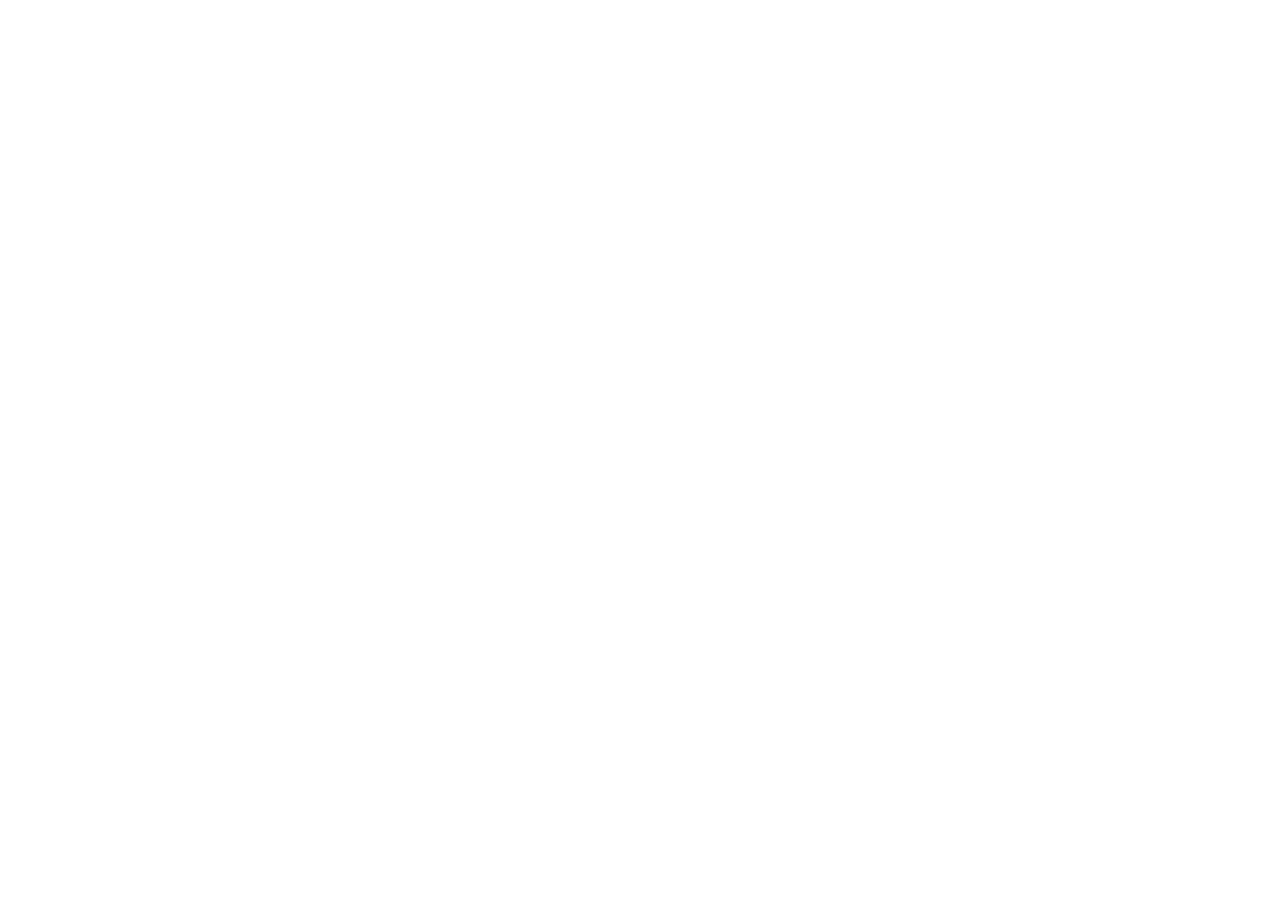
==== pages/contact.html @ 06dd8318 "init project" ====
<!DOCTYPE html>

<html>
    <head>
        <title>PokeRadar</title>
        <link rel="icon" href="./images/Poké_Ball_icon.svg.png"/>
        <link rel="stylesheet" href="./Style contact"/>
    </head>







</html>
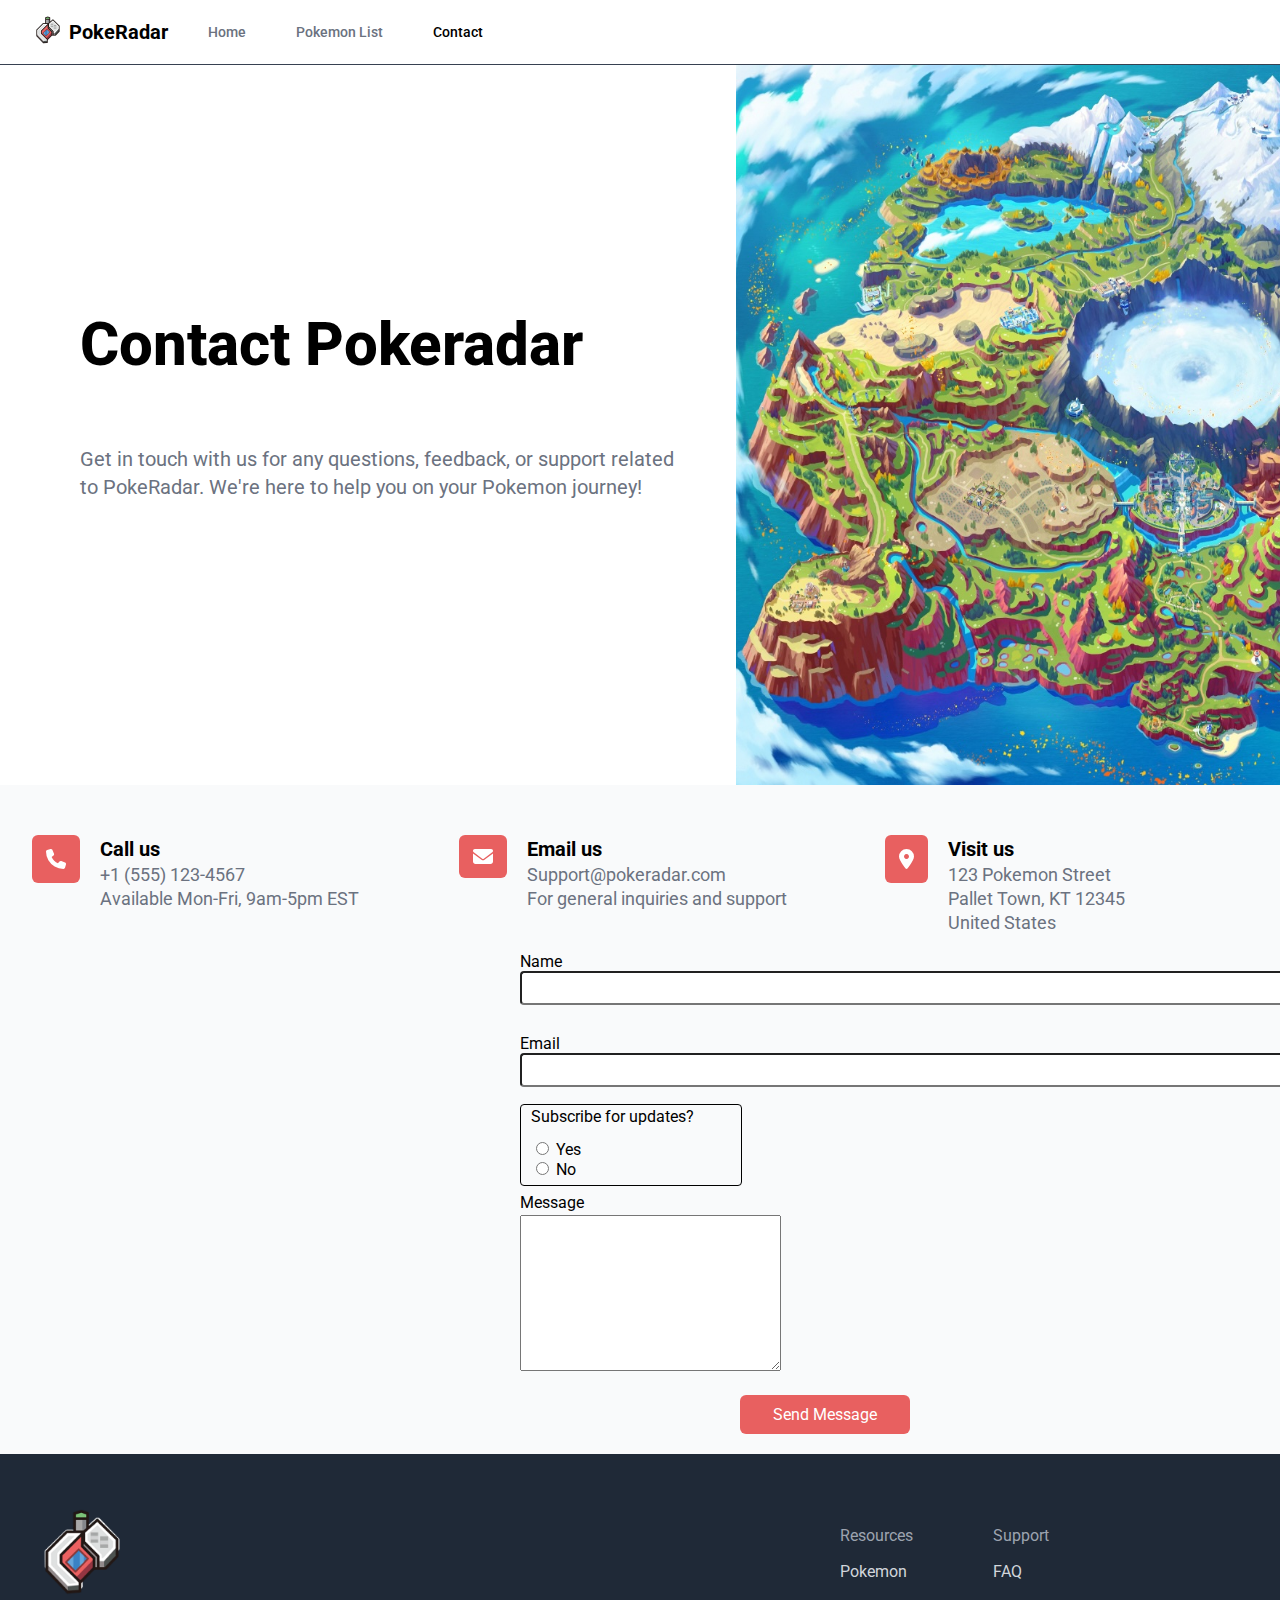
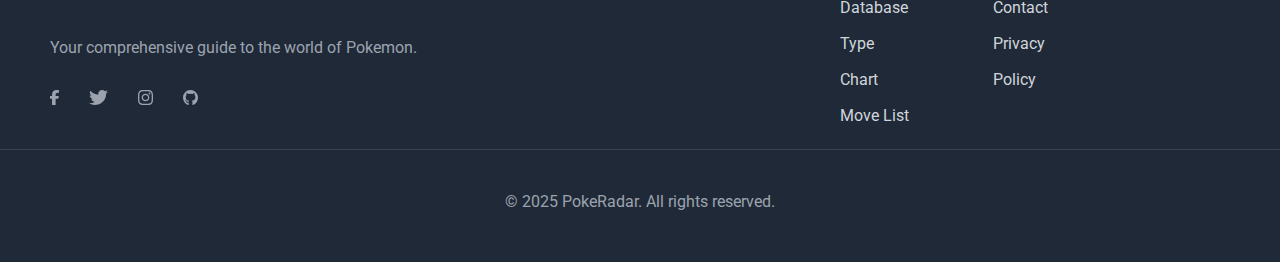
==== commit 4db620cf: "full website" ====
--- a/pages/contact.html
+++ b/pages/contact.html
@@ -3,14 +3,127 @@
 <html>
     <head>
         <title>PokeRadar</title>
-        <link rel="icon" href="./images/Poké_Ball_icon.svg.png"/>
-        <link rel="stylesheet" href="./Style contact"/>
+        <link rel="icon" href="./../images/Register_Poké_Radar_Sprite.png"/>
+        <link rel="stylesheet" href="./../css/typography.css"/>
+        <link rel="stylesheet" href="./../css/contact.css"/>
+        <link rel="preconnect" href="https://fonts.googleapis.com">
+        <link rel="preconnect" href="https://fonts.gstatic.com" crossorigin>
+        <link href="https://fonts.googleapis.com/css2?family=Roboto:ital,wght@0,100..900;1,100..900&display=swap" rel="stylesheet">
     </head>
 
+    <body>
+        <div class="topnav">
+            <div class="logo-webpage">
+                <a class="logo" href="./../index.html"> 
+                    <img src="./../images/Register_Poké_Radar_Sprite.png" alt="Official logo"> 
+                </a>
+                <a class="title" href="./../index.html">PokeRadar</a>
+            </div>
+                <ul class="navigation">
+                    <li><a href="./../index.html">Home</a></li>
+                    <li><a href="./pokemon list.html">Pokemon List</a></li>
+                    <li><a class="active" href="./contact.html">Contact</a></li>
+                </ul>
+        </div>
 
+        <div class="section-header">
+            <div class="intro-header">
+                <h1>Contact Pokeradar</h1>
+                <h4>Get in touch with us for any questions, feedback, or support related to PokeRadar. We're here to help you on your Pokemon journey!</h4>
+            </div>
+            <img src="./../images/Paldea-Region-Pokemon-Scarlet-Violet.jpg"/>
+        </div>
 
+        <div class="contact">
+            <div class="features-container">
+                <div class="feature">
+                    <div>
+                        <img src="./../images/Phone icon.svg"/>
+                    </div>
+                    <div>
+                        <h3>Call us</h3>
+                        <p>+1 (555) 123-4567<br>Available Mon-Fri, 9am-5pm EST</p>
+                    </div>
+                </div>
+                <div class="feature">
+                    <div>
+                        <img src="./../images/Mail Icon.svg"/>
+                    </div>
+                    <div>
+                        <h3>Email us</h3>
+                        <p>Support@pokeradar.com<br>For general inquiries and support</p>
+                    </div>
+                </div>
+                <div class="feature">
+                <div>
+                    <img src="./../images/Location icon.svg"/>
+                </div>
+                <div>
+                    <h3>Visit us</h3>
+                    <p>123 Pokemon Street<br>Pallet Town, KT 12345<br>United States</p>
+                </div>
+            </div>
+        </div>
 
+        <div class="forum">
+            <div class="name">
+                <form>
+                    <label for="name">Name</label><br>
+                    <input type="text" id="name" name="name"><br>
+                </form>
+            </div>
+            <div class="email">
+                <form>
+                    <label for="email">Email</label><br>
+                    <input type="text" id="email" name="email">
+                </form>
+            </div>
+            <div class="radio-button">
+                <p>Subscribe for updates?</p>
+                <form>
+                    <input type="radio" id="yes" name="fav_language" value="yes">
+                    <label for="yes">Yes</label><br>
+                    <input type="radio" id="no" name="fav_language" value="no">
+                    <label for="no">No</label>
+                </form>
+            </div>
+            <div class="textarea">
+                <p>Message</p>
+                <textarea name="message" rows="10" cols="30"></textarea>
+            </div>
+            <a class="button">Send Message</a>    
+        </div>
 
-
-
+        <div class="footer">
+            <div id="bottom">
+                <div class="information">
+                    <img class="bottom-logo" src="./../images/Register_Poké_Radar_Sprite.png"/>
+                    <p>Your comprehensive guide to the world of Pokemon.</p>
+                    <ul class="social-media">
+                        <li><img src="./../images/Facebook logo.svg"/></li>
+                        <li><img src="./../images/Twitter icon.svg"/></li>
+                        <li><img src="./../images/Insta icon.svg"/></li>
+                        <li><img src="./../images/github icon.svg"/></li>
+                    </ul>
+                </div>
+                <div class="quick-search">
+                    <ul class="resources">
+                        <li class="title-search">Resources</li>
+                        <li>Pokemon Database</li>
+                        <li>Type Chart</li>
+                        <li>Move List</li>
+                    </ul>
+                    <ul class="support">
+                        <li class="title-search">Support</li>
+                        <li>FAQ</li>
+                        <li>Contact</li>
+                        <li>Privacy Policy</li>
+                    </ul>
+                </div>
+            </div>
+            <div class="copyright">
+                <p>© 2025 PokeRadar. All rights reserved.</p>
+            </div>
+        </div>
+    </body>
 </html>--- a/css/typography.css
+++ b/css/typography.css
@@ -0,0 +1,38 @@
+body {
+    font-family: "Roboto", serif;
+}
+
+h1 {
+    font-size: 60px;
+    font-weight: 800;
+    line-height: 60px;
+}
+
+h2 {
+    font-size: 36px;
+    font-weight: 800;
+    line-height: 40px;
+}
+
+h3 {
+    font-size: 20px;
+    font-weight: 700;
+    line-height: 28px;
+}
+
+h4 {
+    font-size: 20px;
+    font-weight: 400;
+    line-height: 28px;
+}
+
+p {
+    font-size: 16px;
+    font-weight: 400;
+    line-height: 24px;
+}
+
+h1, h2, h3, h4, p {
+    margin: 0;
+}
+
--- a/css/contact.css
+++ b/css/contact.css
@@ -0,0 +1,266 @@
+body {
+    margin: 0px;
+}
+
+.topnav {
+    height: 64px;
+    width: 100%;
+    display: flex;
+    flex-direction: row;
+    border-bottom:#374151 solid 1px;
+    margin: 0px
+}
+
+.topnav img{
+    height: 32px;
+    width: 32px;
+    margin-left: 32px;
+}
+
+.logo-webpage {
+    display: flex;
+    align-items: center;
+    gap: 5px;
+}
+
+.title{
+    font-size: 20px;
+    font-weight: 700;
+    line-height: 28px;
+    text-decoration: none;
+    color: #000;
+}
+
+.navigation{
+    list-style-type: none;
+    display: flex;
+    gap: 50px;
+    align-items: center;
+    font-size: 14px;
+    font-weight: 500;
+    line-height: 20px;
+    color: #FFFFFF;
+}
+
+.navigation li a{
+    text-decoration: none;
+    color: #6B7280;
+}
+
+.navigation li:hover{
+        border-bottom: 2px solid #E86060;
+}
+
+.navigation li .active{
+    color:#000 ;
+}
+
+.section-header{
+    display: flex;
+    text-align: left;
+}
+
+.intro-header h1{
+    height: 120px;
+    width: 608px;
+    margin-top: 250px;
+    margin-bottom: 10px;
+    margin-left: 80px;
+}
+
+.intro-header h4{
+    color:#6B7280;
+    margin-bottom: 10px;
+    margin-left: 80px;
+    width: 600px;
+}
+
+.section-header img{
+    height: 720px;
+    width: 930px;
+    margin-left: 48px;
+    justify-content: right;
+}
+
+.section-features p{
+    margin-bottom: 10px;
+    font-weight: 600;
+    font-size: 18px;
+}
+
+.features-container{
+    width: 100%;
+    text-align: center;
+    display: flex;
+    flex-direction: row;
+}
+
+.feature{
+    width: 100%;
+    text-align: center;
+    display: flex;
+    flex-direction: row;
+    padding: 0px 32px ;
+    margin-top: 50px;   
+}
+
+.feature p{
+    font-weight: 400;
+    color:#6B7280;
+    text-align: left;
+    margin-left: 20px;
+    font-size: 18px;
+}
+
+.feature img{
+    background-size: 48px 48px;
+    background-color: #E86060;
+    border-radius: 6px;
+    padding: 14px 14px;
+}
+
+.feature h3{
+    text-align: left;
+    margin-left: 20px;
+}
+
+.contact{
+    background-color:#F9FAFB;
+}
+
+.forum{
+    background-color:#F9FAFB;
+}
+
+.name{
+    padding: 12px 20px;
+    margin: 5px 500px;
+    border-radius: 6px;
+}
+
+.name input{
+    height: 20px;
+    width: 800px;
+    padding: 5px;
+    border-radius: 4px;  
+}
+
+.email{
+    padding: 12px 20px;
+    margin: 5px 500px;
+    border-radius: 6px;
+}
+
+.email input{
+    height: 20px;
+    width: 800px;
+    padding: 5px;
+    border-radius: 4px;
+}
+
+.radio-button p{
+    margin-bottom: 10px;
+}
+
+.radio-button{
+    border: solid black 1px;
+    height: 80px;
+    width: 200px;
+    margin: 5px 520px;
+    padding: 0px 10px;
+    border-radius: 4px;
+}
+
+.textarea{
+    margin: 5px 520px;
+    width: 1500px;
+}
+
+.textarea p{
+
+}
+
+.button{
+    display: flex;
+    justify-content: center;
+    width: 150px;
+    text-decoration: none;
+    background-color: #E86060;
+    border-radius: 6px;
+    margin: 20px 740px;
+    padding: 10px 10px;
+    color: #FFFFFF;
+}
+
+.footer{
+    background-color:#1F2937;
+    color: #FFFFFF;
+}
+
+#bottom{
+    display: flex;
+}
+
+.bottom-logo{
+    height: 100px;
+    width: 100px;
+    margin: 48px 32px 30px;
+}
+
+.information{
+   width: 500px;
+}
+
+.information p{
+    color:#9CA3AF;
+    width: 600px;
+    margin-left: 50px;
+    margin-bottom: 30px;
+}
+
+.social-media{
+    display: flex;
+    gap: 30px;
+    margin: 20px 100px 20px 10px;
+}
+
+.social-media img{
+    height: 15px;
+}
+
+.social-media li{
+    list-style-type: none;
+}
+
+.quick-search{
+    color: #D1D5DB;
+    width: 500px;
+    display: inline-flex;
+    gap: 40px;
+    margin-top: 48px;
+    padding: 0px 300px;
+}
+
+.resources{
+    margin-bottom: 15px;
+    line-height: 36px;
+    list-style: none;;
+}
+
+.support{
+    list-style-type: none;
+    line-height: 36px;
+}
+
+.copyright{
+    color:#9CA3AF;
+    text-align: center;
+    padding: 40px 0px 48px;
+    border-top:#374151 solid 1px;
+}
+
+.title-search{
+    color: #9CA3AF;
+}
+
+
